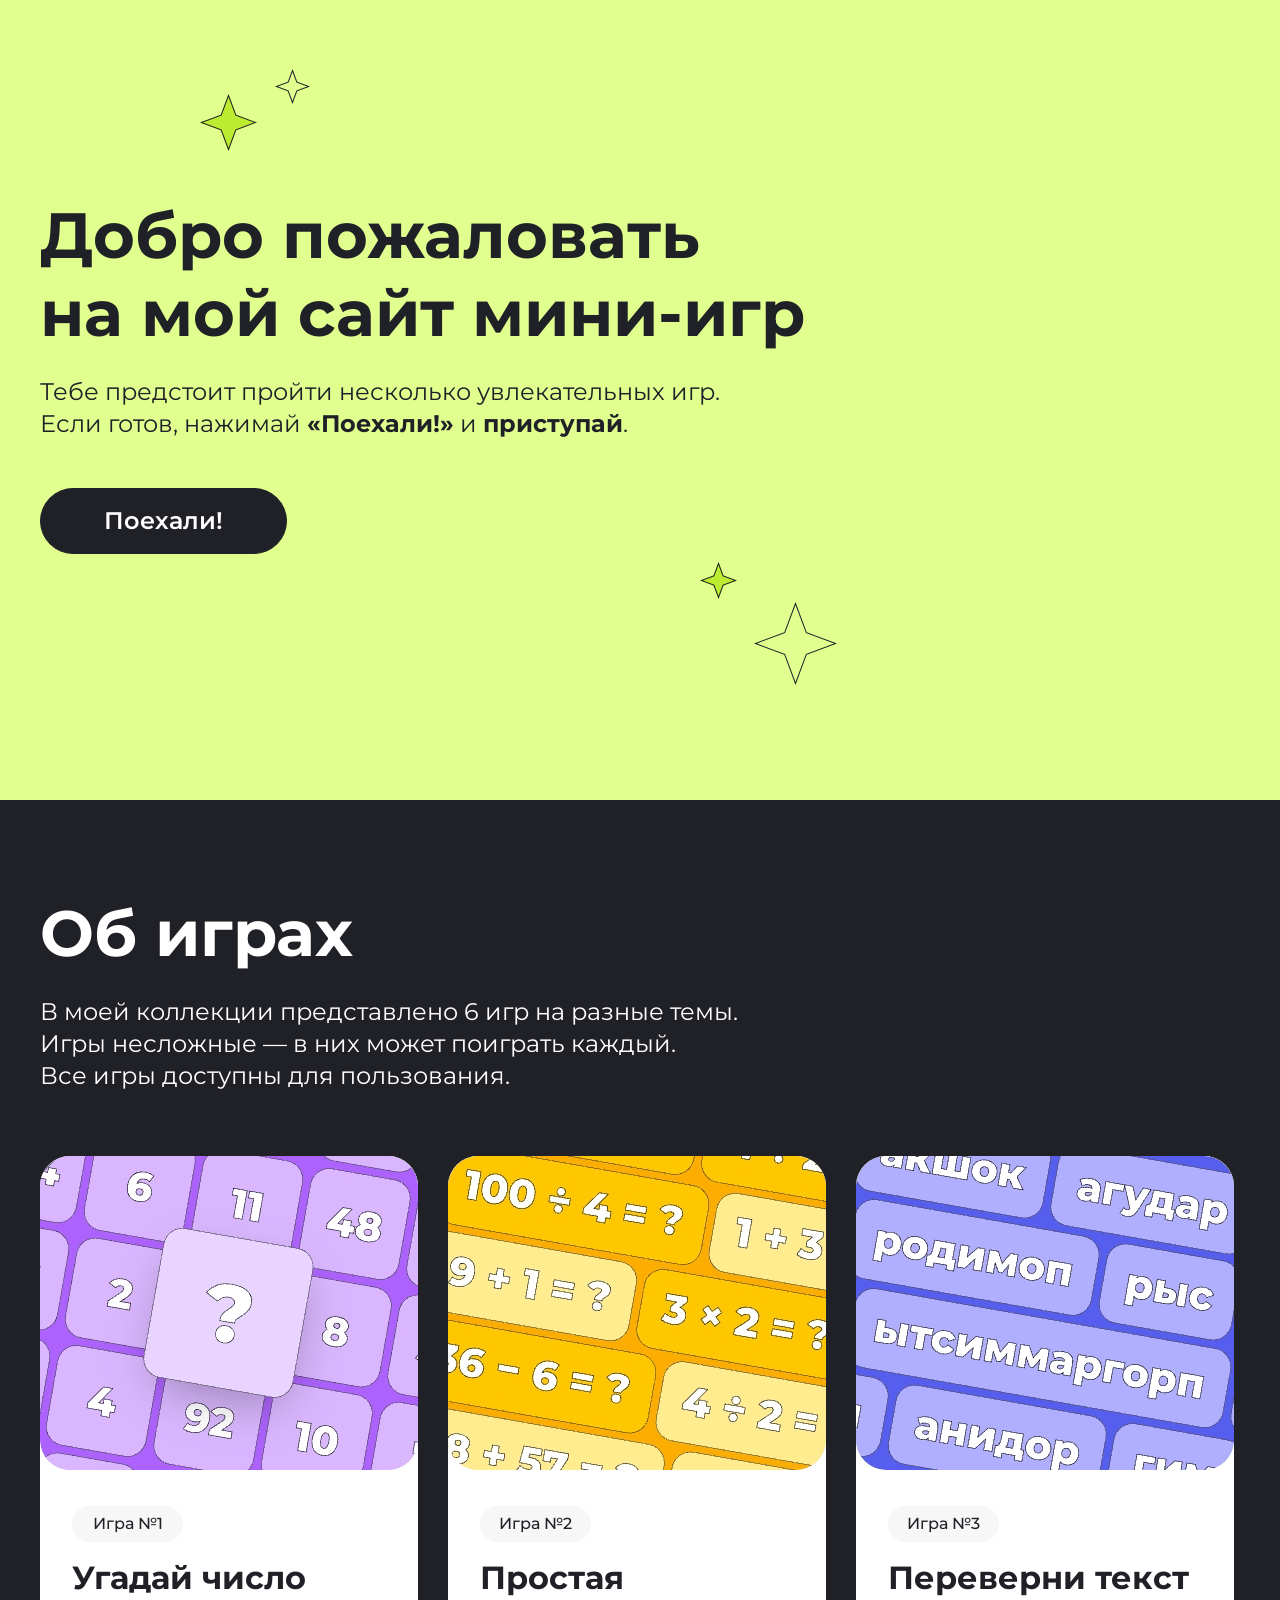
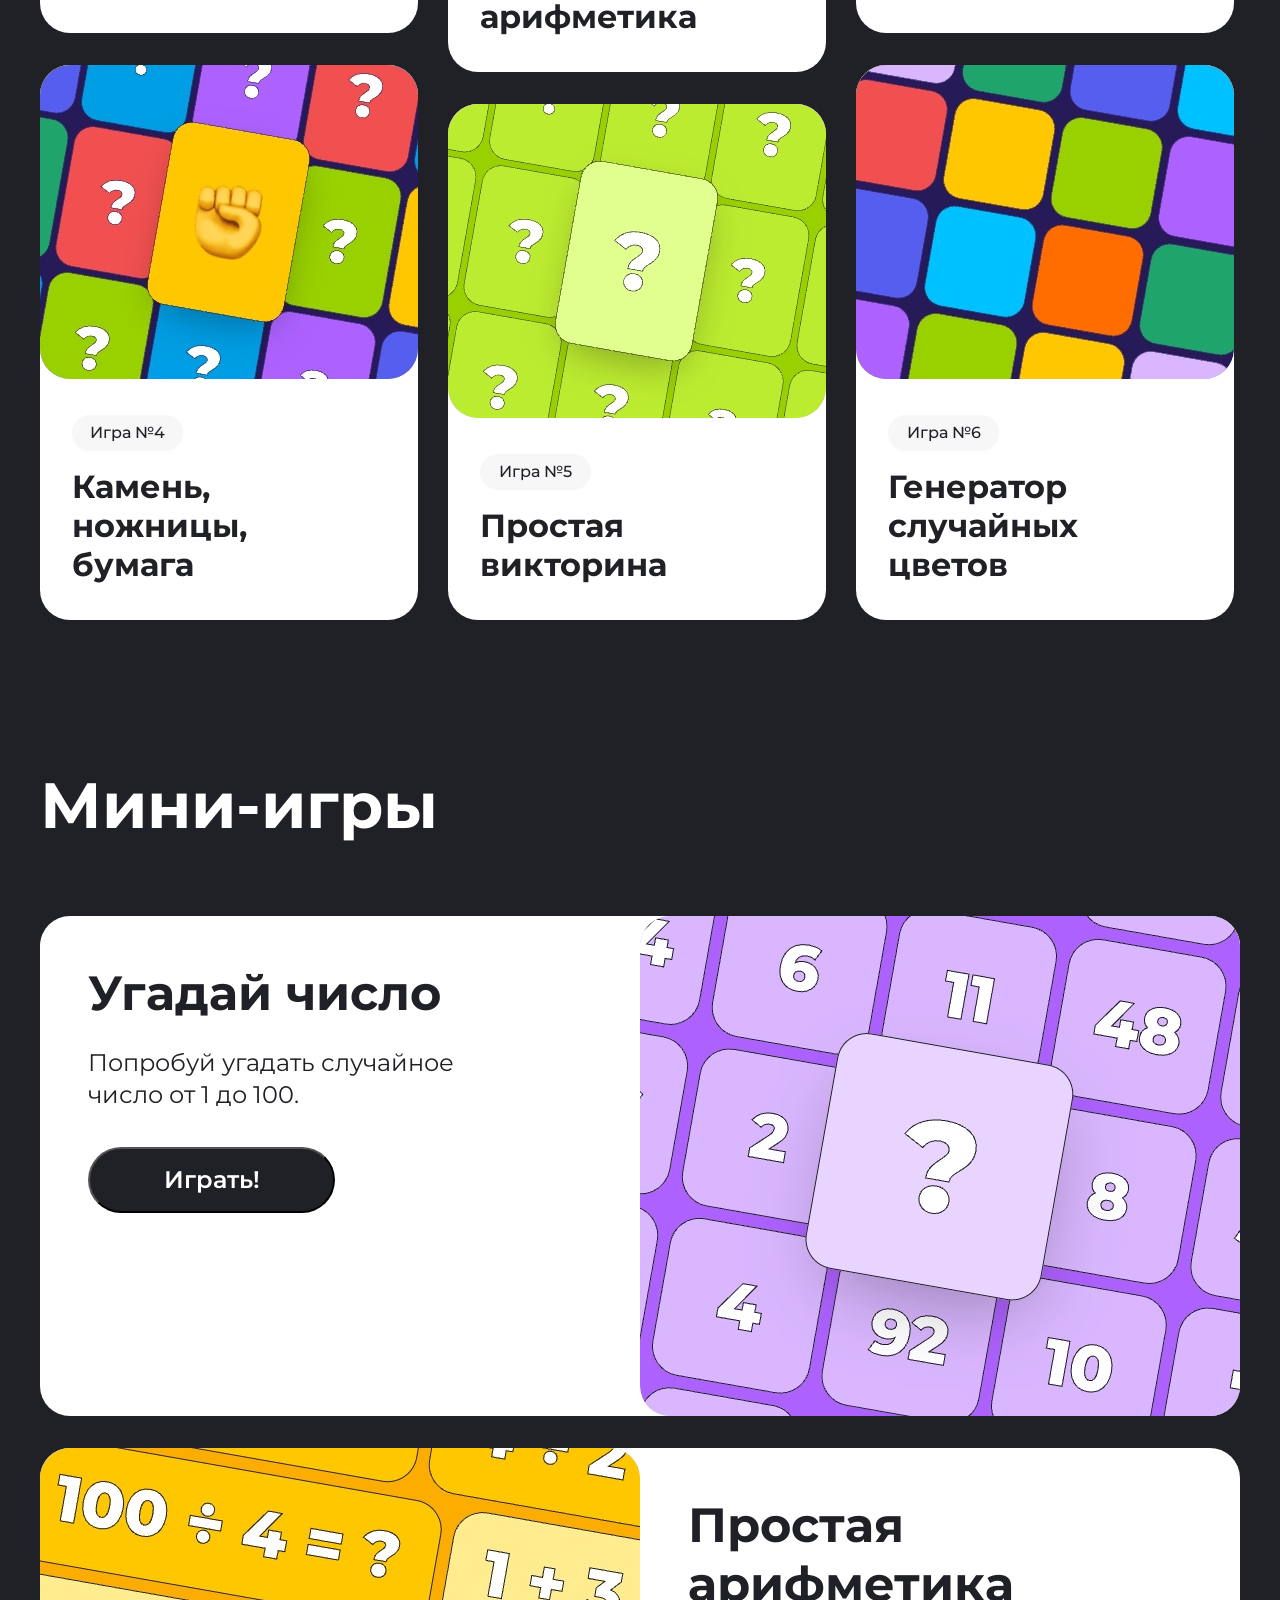
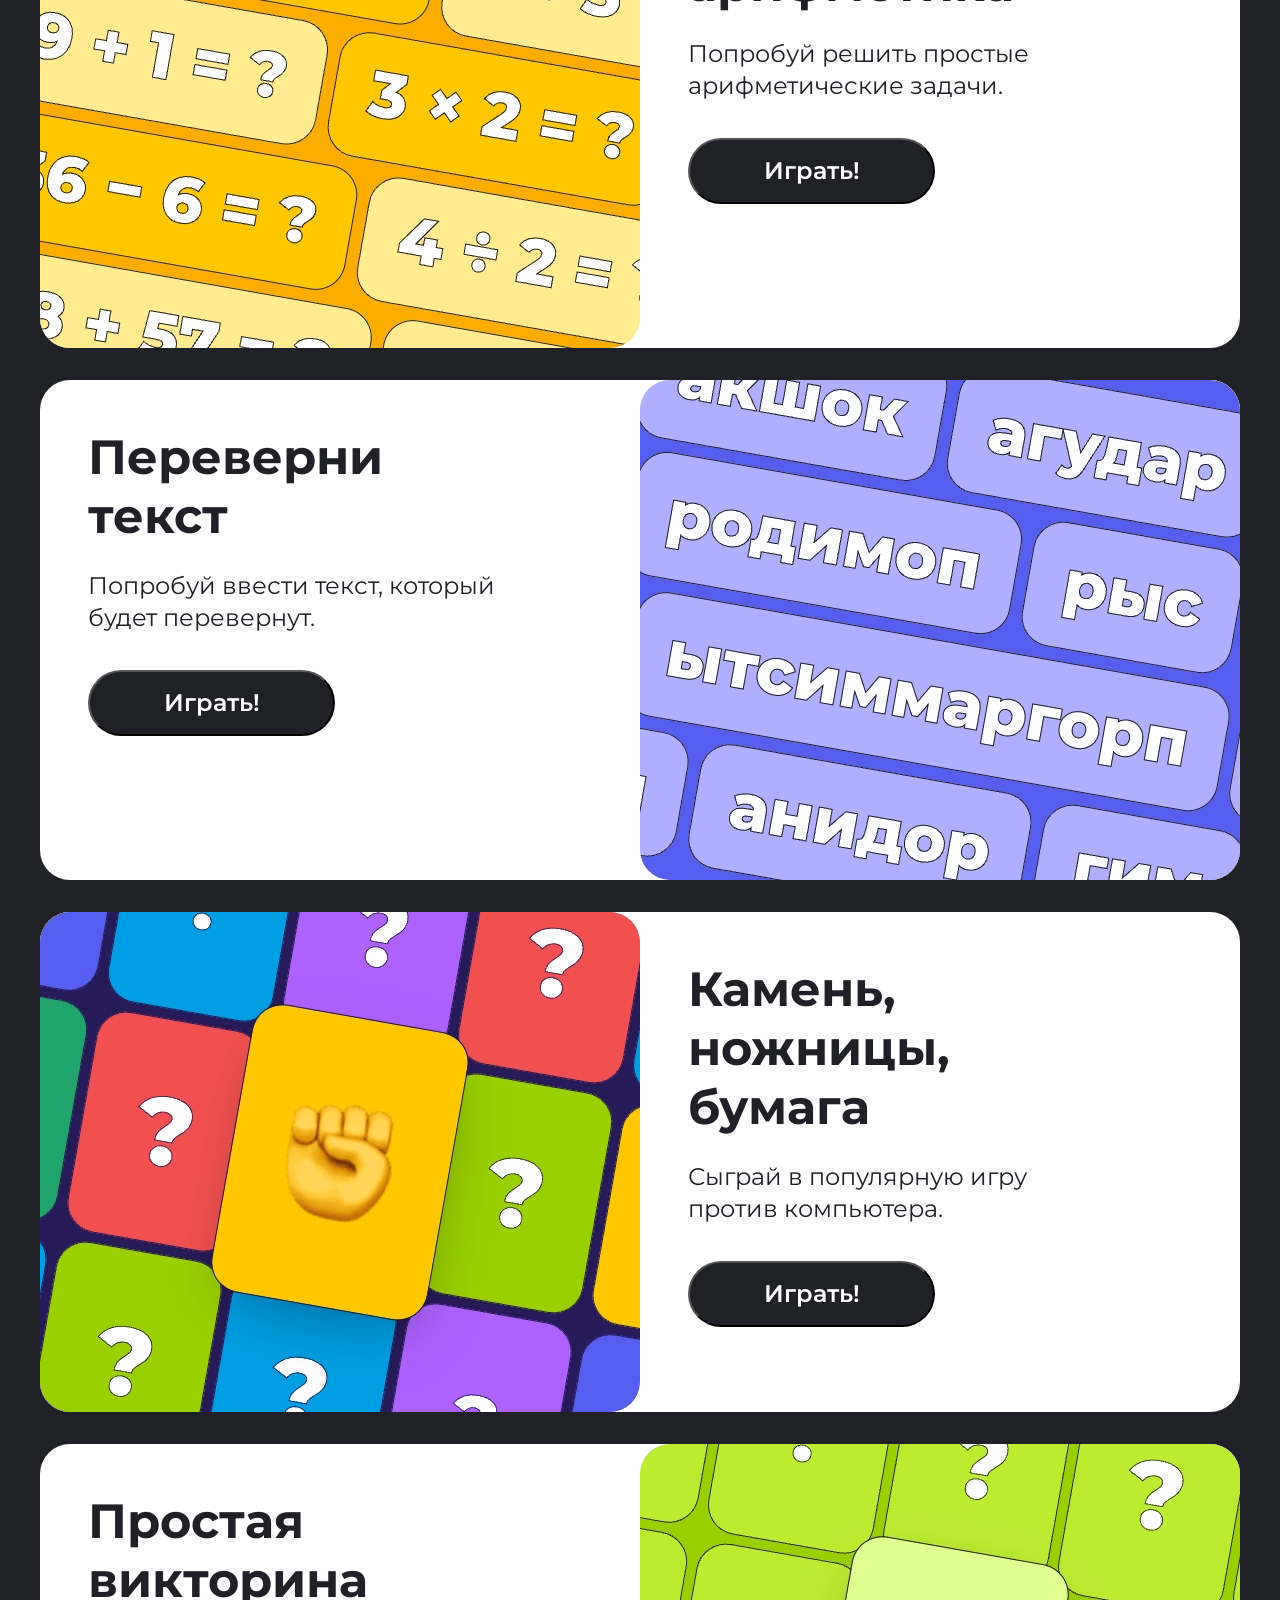
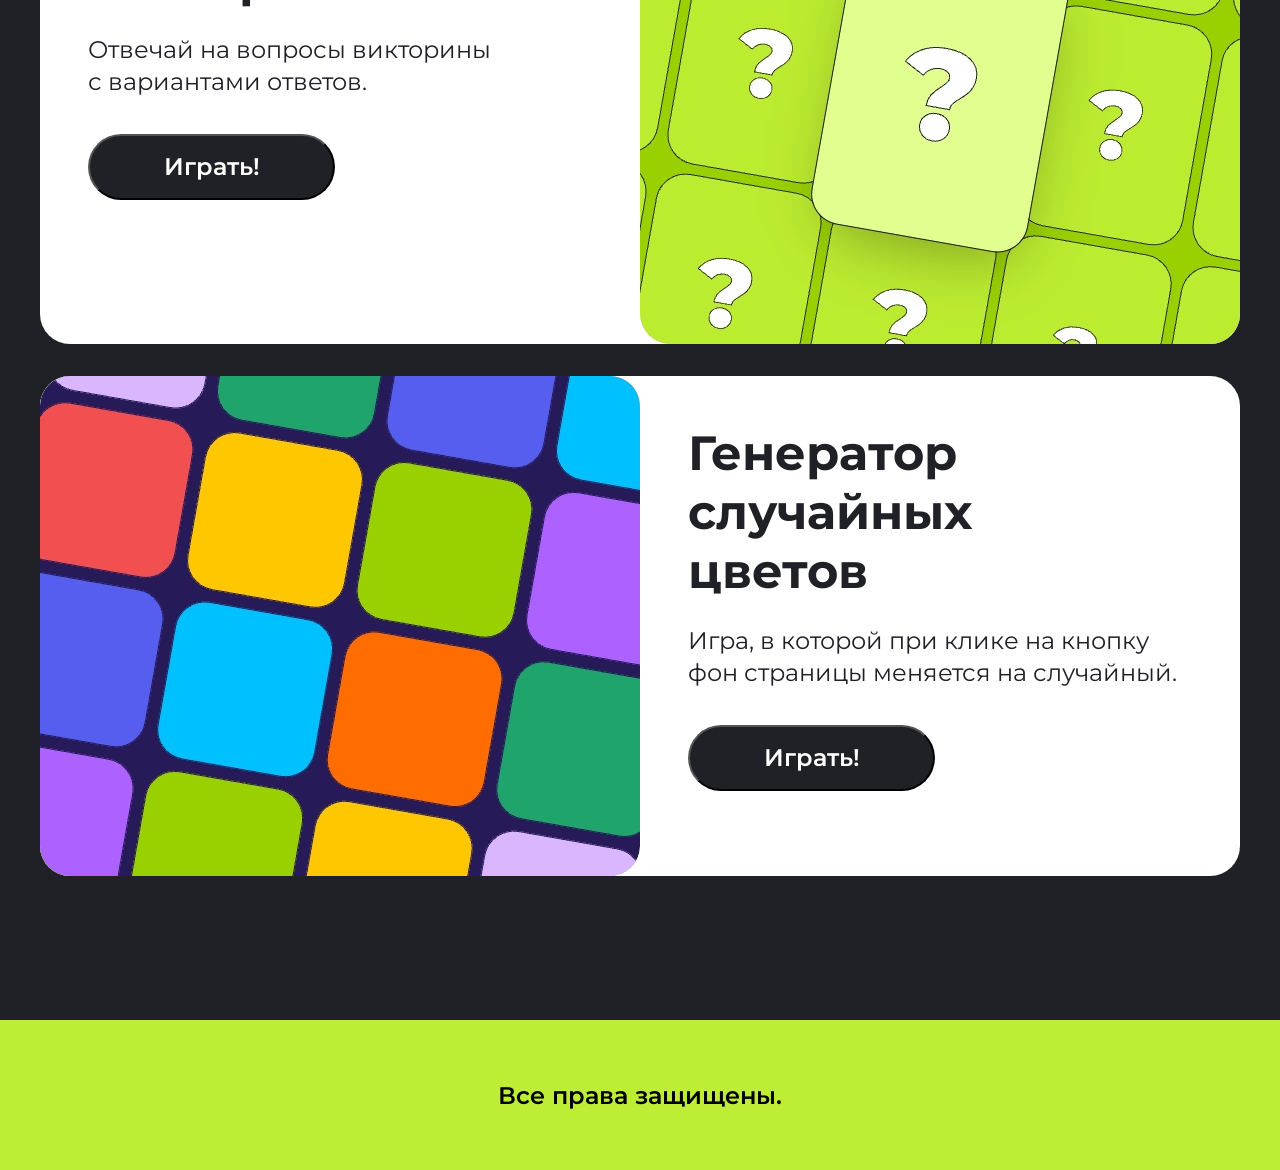
==== index.html @ 576b59b2 "===" ====
<!DOCTYPE html>
<html lang="en">
  <head>
    <meta charset="UTF-8" />
    <meta name="viewport" content="width=device-width, initial-scale=1.0" />
    <title>Главная страница сайта</title>
    <link rel="preconnect" href="https://fonts.googleapis.com" />
    <link rel="preconnect" href="https://fonts.gstatic.com" crossorigin />
    <link
      href="https://fonts.googleapis.com/css2?
family=Montserrat:ital@0;1&display=swap"
      rel="stylesheet"
    />
    <link
      href="https://fonts.googleapis.com/css2?
family=Montserrat:ital,wght@0,600;1,600&display=swap"
      rel="stylesheet"
    />
    <link
      href="https://fonts.googleapis.com/css2?
family=Montserrat:ital,wght@0,500;1,500&display=swap"
      rel="stylesheet"
    />
    <link rel="stylesheet" href="style.css" />
  </head>
  <body>
    <section class="main center">
      <header></header>
      <svg
        class="star-1"
        width="57.000000"
        height="57.000000"
        viewBox="0 0 57 57"
        fill="none"
        xmlns="http://www.w3.org/2000/svg"
        xmlns:xlink="http://www.w3.org/1999/xlink"
      >
        <desc>Created with Pixso.</desc>
        <defs />
        <path
          id="Star 2"
          d="M28.5 0L20.8 20.8L0 28.5L20.8 36.19L28.5 57L36.19 36.19L57 28.5L36.19 20.8L28.5 0Z"
          fill="#BCEC30"
          fill-opacity="1.000000"
          fill-rule="evenodd"
        />
        <path
          id="Star 2"
          d="M20.8 20.8L0 28.5L20.8 36.19L28.5 57L36.19 36.19L57 28.5L36.19 20.8L28.5 0L20.8 20.8ZM28.5 2.88L21.58 21.58L2.88 28.5L21.58 35.41L28.5 54.11L35.41 35.41L54.11 28.5L35.41 21.58L28.5 2.88Z"
          fill="#202027"
          fill-opacity="1.000000"
          fill-rule="evenodd"
        />
      </svg>
      <svg
        class="star-2"
        width="35.000000"
        height="35.000000"
        viewBox="0 0 35 35"
        fill="none"
        xmlns="http://www.w3.org/2000/svg"
        xmlns:xlink="http://www.w3.org/1999/xlink"
      >
        <desc>Created with Pixso.</desc>
        <defs />
        <path
          id="Star 3"
          d="M12.77 12.77L0 17.5L12.77 22.22L17.5 35L22.22 22.22L35 17.5L22.22 12.77L17.5 0L12.77 12.77ZM17.5 2.88L13.55 13.55L2.88 17.5L13.55 21.44L17.5 32.11L21.44 21.44L32.11 17.5L21.44 13.55L17.5 2.88Z"
          fill="#202027"
          fill-opacity="1.000000"
          fill-rule="evenodd"
        />
      </svg>
      <svg
        class="star-3"
        width="37.000000"
        height="37.000000"
        viewBox="0 0 37 37"
        fill="none"
        xmlns="http://www.w3.org/2000/svg"
        xmlns:xlink="http://www.w3.org/1999/xlink"
      >
        <desc>Created with Pixso.</desc>
        <defs />
        <path
          id="Star 5"
          d="M18.5 0L13.5 13.5L0 18.5L13.5 23.49L18.5 37L23.49 23.49L37 18.5L23.49 13.5L18.5 0Z"
          fill="#BCEC30"
          fill-opacity="1.000000"
          fill-rule="evenodd"
        />
        <path
          id="Star 5"
          d="M13.5 13.5L0 18.5L13.5 23.49L18.5 37L23.49 23.49L37 18.5L23.49 13.5L18.5 0L13.5 13.5ZM18.5 2.88L14.28 14.28L2.88 18.5L14.28 22.71L18.5 34.11L22.71 22.71L34.11 18.5L22.71 14.28L18.5 2.88Z"
          fill="#202027"
          fill-opacity="1.000000"
          fill-rule="evenodd"
        />
      </svg>
      <svg
        class="star-4"
        width="807.753906"
        height="786.936768"
        viewBox="0 0 807.754 786.937"
        fill="none"
        xmlns="http://www.w3.org/2000/svg"
        xmlns:xlink="http://www.w3.org/1999/xlink"
      >
        <desc>Created with Pixso.</desc>
        <defs />
        <path
          id="Vector"
          d="M533.95 307.53C543.38 310.16 805.79 421.09 805.79 421.09L527.38 450.97L703.27 676.78L455.31 522.54L430.04 783.98L360.16 508.66L127.21 639.62L287.68 447.39L2.9 434.41L270.57 354.15L71.68 125.08L351.31 256.63L415.3 2.81L444.04 257.17L698.75 81.73L533.95 307.53Z"
          fill="#BCEC30"
          fill-opacity="1.000000"
          fill-rule="nonzero"
        />
        <path
          id="Vector"
          d="M805.79 421.09L527.38 450.97L703.27 676.78L455.31 522.54L430.04 783.98L360.16 508.66L127.21 639.62L287.68 447.39L2.9 434.41L270.57 354.15L71.68 125.08L351.31 256.63L415.3 2.81L444.04 257.17L698.75 81.73L533.95 307.53C543.38 310.16 805.79 421.09 805.79 421.09Z"
          stroke="#202027"
          stroke-opacity="1.000000"
          stroke-width="1.000000"
        />
      </svg>
      <svg
        class="star-5"
        width="83.000000"
        height="83.000000"
        viewBox="0 0 83 83"
        fill="none"
        xmlns="http://www.w3.org/2000/svg"
        xmlns:xlink="http://www.w3.org/1999/xlink"
      >
        <desc>Created with Pixso.</desc>
        <defs />
        <path
          id="Star 4"
          d="M30.29 30.29L0 41.5L30.29 52.7L41.5 83L52.7 52.7L83 41.5L52.7 30.29L41.5 0L30.29 30.29ZM41.5 2.88L31.06 31.06L2.88 41.5L31.06 51.93L41.5 80.11L51.93 51.93L80.11 41.5L51.93 31.06L41.5 2.88Z"
          fill="#202027"
          fill-opacity="1.000000"
          fill-rule="evenodd"
        />
      </svg>
      <div class="main-content">
        <h1 class="main-content__title">
          Добро пожаловать <br />
          на мой сайт мини-игр
        </h1>
        <h5 class="main-content__description">
          Тебе предстоит пройти несколько увлекательных игр. <br />
          Если готов, нажимай <strong>«Поехали!»</strong> и
          <strong>приступай</strong>.
        </h5>
        <button class="main-content__button">Поехали!</button>
      </div>
    </section>
    <section class="about-games center">
      <h1 class="about-games__title-comp">Об играх</h1>
      <h1 class="about-games__title-mob">Мини-игры</h1>
      <h5 class="about-games__description">
        В моей коллекции представлено 6 игр на разные темы. <br />
        Игры несложные — в них может поиграть каждый. <br />
        Все игры доступны для пользования.
      </h5>
      <div class="about-games__content">
        <div>
          <a href="" class="games-link"
            ><article class="games up">
              <img class="games__img" src="img/game 1.jpeg" alt="" />
              <h3 class="games__number">Игра №1</h3>
              <h4 class="games__name">Угадай число</h4>
            </article></a
          >
          <a href="" class="games-link"
            ><article class="games">
              <img class="games__img" src="img/game 4.jpeg" alt="" />
              <h3 class="games__number">Игра №4</h3>
              <h4 class="games__name">
                Камень, <br />
                ножницы, <br />
                бумага
              </h4>
            </article></a
          >
        </div>

        <div>
          <a href="" class="games-link"
            ><article class="games up">
              <img class="games__img" src="img/game 2.jpeg" alt="Игра №2" />
              <h3 class="games__number">Игра №2</h3>
              <h4 class="games__name">Простая арифметика</h4>
            </article></a
          ><a href="" class="games-link"
            ><article class="games">
              <img class="games__img" src="img/game 5.jpeg" alt="" />
              <h3 class="games__number">Игра №5</h3>
              <h4 class="games__name">
                Простая <br />
                викторина
              </h4>
            </article></a
          >
        </div>

        <div>
          <a href="" class="games-link"
            ><article class="games up">
              <img class="games__img" src="img/game 3.jpeg" alt="" />
              <h3 class="games__number">Игра №3</h3>
              <h4 class="games__name">Переверни текст</h4>
            </article></a
          ><a href="" class="games-link"
            ><article class="games">
              <img class="games__img" src="img/game 6.jpeg" alt="" />
              <h3 class="games__number">Игра №6</h3>
              <h4 class="games__name">
                Генератор <br />
                случайных <br />
                цветов
              </h4>
            </article></a
          >
        </div>
      </div>
    </section>

    <section class="mini-games center">
      <h1 class="mini-games__title">Мини-игры</h1>
      <div class="mini-games__content">
        <a href="" class="m-games-link"
          ><article class="m-games odd">
            <img class="m-games__img" src="img/Обложка карточки.jpeg" alt="" />
            <div class="m-games__about">
              <h3 class="m-games__name">Угадай число</h3>
              <h4 class="m-games__discription">
                Попробуй угадать случайное <br />
                число от 1 до 100.
              </h4>
              <button class="m-games__button" onclick="startGame1()">
                Играть!
              </button>
            </div>
          </article></a
        >

        <a href="" class="m-games-link"
          ><article class="m-games honest">
            <img
              class="m-games__img"
              src="img/Обложка карточки (1).jpeg"
              alt="Игра №2"
            />
            <div class="m-games__about">
              <h3 class="m-games__name">
                Простая <br />
                арифметика
              </h3>
              <h4 class="m-games__discription">
                Попробуй решить простые <br />
                арифметические задачи.
              </h4>
              <button class="m-games__button" onclick="startGame2()">
                Играть!
              </button>
            </div>
          </article></a
        >

        <a href="" class="m-games-link"
          ><article class="m-games odd">
            <img
              class="m-games__img"
              src="img/Обложка карточки (2).jpeg"
              alt=""
            />
            <div class="m-games__about">
              <h3 class="m-games__name">
                Переверни <br />
                текст
              </h3>
              <h4 class="m-games__discription">
                Попробуй ввести текст, который <br />
                будет перевернут.
              </h4>
              <button class="m-games__button">Играть!</button>
            </div>
          </article></a
        >

        <a href="" class="m-games-link"
          ><article class="m-games honest">
            <img
              class="m-games__img"
              src="img/Обложка карточки (3).jpeg"
              alt=""
            />
            <div class="m-games__about">
              <h3 class="m-games__name">
                Камень, <br />
                ножницы, <br />
                бумага
              </h3>
              <h4 class="m-games__discription">
                Сыграй в популярную игру <br />
                против компьютера.
              </h4>
              <button class="m-games__button">Играть!</button>
            </div>
          </article></a
        >

        <a href="" class="m-games-link"
          ><article class="m-games odd">
            <img
              class="m-games__img"
              src="img/Обложка карточки (4).jpeg"
              alt=""
            />
            <div class="m-games__about">
              <h3 class="m-games__name">
                Простая <br />
                викторина
              </h3>
              <h4 class="m-games__discription">
                Отвечай на вопросы викторины <br />
                с вариантами ответов.
              </h4>
              <button class="m-games__button">Играть!</button>
            </div>
          </article></a
        >

        <a href="" class="m-games-link"
          ><article class="m-games honest">
            <img
              class="m-games__img"
              src="img/Обложка карточки (5).jpeg"
              alt=""
            />
            <div class="m-games__about">
              <h3 class="m-games__name">
                Генератор <br />
                случайных <br />
                цветов
              </h3>
              <h4 class="m-games__discription">
                Игра, в которой при клике на кнопку <br />
                фон страницы меняется на случайный.
              </h4>
              <button class="m-games__button">Играть!</button>
            </div>
          </article></a
        >
      </div>
    </section>
    <footer class="footer">
      <h4 class="footer__content">Все права защищены.</h4>
    </footer>
    <script src="games.js"></script>
  </body>
</html>
---- style.css ----
* {
  margin: 0;
  padding: 0;
}

body {
  font-family: "Montserrat", sans-serif;
  font-optical-sizing: auto;
  font-style: normal;
  width: 100%;
  overflow-x: hidden;
}

.center {
  padding-left: calc(50% - 600px);
  padding-right: calc(50% - 600px);
}

.header {
  position: relative;
}

.main {
  background-color: rgb(225, 255, 143);
  min-height: 800px;
}

.main-content {
  padding-top: 196px;
}
.main-content__title {
  color: rgb(32, 32, 39);
  font-size: 64px;
  font-weight: 700;
  line-height: 78px;
}
.main-content__description {
  color: rgb(32, 32, 39);
  font-size: 24px;
  font-weight: 400;
  line-height: 32px;
  padding-top: 24px;
  padding-bottom: 48px;
}
.main-content__button {
  box-sizing: border-box;
  border: 1px solid rgb(32, 32, 39);
  border-radius: 60px;
  background: rgb(32, 32, 39);
  color: rgb(255, 255, 255);
  font-family: Montserrat;
  font-size: 24px;
  font-weight: 600;
  line-height: 141.69%;
  width: 247px;
  height: 66px;
}
.main-content__button:hover {
  background: rgb(255, 255, 255);
  color: rgb(32, 32, 39);
}

.star-1 {
  position: absolute;
  top: 94px;
  left: 200px;
}

.star-2 {
  position: absolute;
  top: 69px;
  left: 275px;
}

.star-3 {
  position: absolute;
  top: 562px;
  right: 543px;
}

.star-4 {
  position: absolute;
  bottom: 422px;
  left: 1299px;
}

.star-5 {
  position: absolute;
  top: 602px;
  right: 443px;
}

.about-games {
  background-color: rgb(32, 32, 39);
  min-height: 800px;
}
.about-games__title-comp {
  color: rgb(255, 255, 255);
  font-family: Montserrat;
  font-size: 64px;
  font-weight: 700;
  line-height: 78px;
  padding-top: 94px;
  padding-bottom: 24px;
}
.about-games__title-mob {
  color: rgb(255, 255, 255);
  font-family: Montserrat;
  font-size: 64px;
  font-weight: 700;
  line-height: 78px;
  padding-top: 94px;
  padding-bottom: 24px;
  display: none;
}
.about-games__description {
  color: rgb(255, 255, 255);
  font-family: Montserrat;
  font-size: 24px;
  font-weight: 400;
  line-height: 32px;
  padding-bottom: 64px;
}
.about-games__content {
  display: flex;
  flex-wrap: wrap;
  gap: 30px;
  padding-bottom: 50px;
}

.games-link {
  display: flex;
  text-decoration: none;
}

.games:hover {
  transform: scale(1.1);
}

.games {
  width: 378px;
  border-radius: 30px;
  background-color: rgb(255, 255, 255);
}
.games__img {
  border-radius: 30px;
}
.games__number {
  border-radius: 52.58px;
  background: rgb(247, 247, 247);
  width: 111px;
  height: 36px;
  color: rgb(32, 32, 39);
  font-family: Montserrat;
  font-size: 16px;
  font-weight: 500;
  line-height: 110%;
  margin-top: 32px;
  margin-left: 32px;
  display: flex;
  align-items: center;
  justify-content: center;
  margin-bottom: 16px;
}
.games__name {
  color: rgb(32, 32, 39);
  font-family: Montserrat;
  font-size: 32px;
  font-weight: 700;
  line-height: 39px;
  margin-left: 32px;
  margin-bottom: 36px;
}

.up {
  margin-bottom: 32px;
}

.mini-games {
  background-color: rgb(32, 32, 39);
  min-height: 3310px;
  padding-bottom: 144px;
}
.mini-games__title {
  color: rgb(255, 255, 255);
  font-family: Montserrat;
  font-size: 64px;
  font-weight: 700;
  line-height: 78px;
  letter-spacing: 0px;
  padding-top: 96px;
  padding-bottom: 72px;
}
.mini-games__content {
  display: flex;
  flex-wrap: wrap;
  gap: 32px;
}

.m-games-link {
  text-decoration: none;
}

.m-games {
  width: 1200px;
  border-radius: 30px;
  background-color: rgb(255, 255, 255);
  display: flex;
}
.m-games__img {
  border-radius: 30px;
}
.m-games__about {
  display: flex;
  flex-direction: column;
}
.m-games__name {
  color: rgb(32, 32, 39);
  font-family: Montserrat;
  font-size: 48px;
  font-weight: 700;
  line-height: 59px;
  letter-spacing: 0px;
  padding-top: 48px;
  padding-left: 48px;
  padding-bottom: 24px;
}
.m-games__discription {
  color: rgb(32, 32, 39);
  font-family: Montserrat;
  font-size: 24px;
  font-weight: 400;
  line-height: 32px;
  letter-spacing: 0px;
  padding-left: 48px;
  padding-bottom: 36px;
}
.m-games__button {
  width: 247px;
  height: 66px;
  border-radius: 60px;
  background: rgb(32, 32, 39);
  color: rgb(255, 255, 255);
  font-family: Montserrat;
  font-size: 24px;
  font-weight: 600;
  line-height: 141.69%;
  letter-spacing: 0%;
  text-align: center;
  margin-left: 48px;
}
.m-games__button:hover {
  background: rgb(255, 255, 255);
  color: rgb(32, 32, 39);
}

.odd {
  display: flex;
  flex-direction: row-reverse;
  justify-content: space-between;
}

.footer {
  height: 150px;
  background: rgb(189, 237, 53);
}
.footer__content {
  color: rgb(0, 0, 0);
  font-family: Montserrat;
  font-size: 24px;
  font-weight: 600;
  line-height: 29px;
  letter-spacing: 0px;
  text-align: center;
  padding-top: 61px;
}

@media (max-width: 767px) {
  body {
    max-width: 100%;
  }
  .star-1 {
    position: absolute;
    top: 97px;
    left: 37px;
  }
  .star-2 {
    position: absolute;
    top: 64px;
    left: 91px;
  }
  .star-3 {
    position: absolute;
    top: 614px;
    right: 106px;
  }
  .star-4 {
    position: absolute;
    display: none;
  }
  .star-5 {
    position: absolute;
    top: 630px;
    right: 34px;
  }
  .main-content {
    display: flex;
    align-items: center;
    flex-direction: column;
    padding-left: 17px;
    padding-right: 17px;
  }
  .main-content__title {
    font-size: 40px;
    font-weight: 700;
    line-height: 49px;
    letter-spacing: 0px;
    text-align: center;
  }
  .main-content__description {
    font-size: 16px;
    font-weight: 400;
    line-height: 20px;
    letter-spacing: 0px;
    text-align: center;
    padding-left: 17px;
  }
  .about-games {
    display: none;
    padding-left: 17px;
  }
  .about-games__title-comp {
    display: none;
  }
  .about-games__title-mob {
    display: block;
    font-size: 40px;
    font-weight: 700;
    line-height: 49px;
    letter-spacing: 0px;
    text-align: left;
  }
  .about-games__description {
    display: none;
  }
  .m-games {
    flex-direction: column;
    width: 100%;
    max-width: 736px;
  }
  .odd {
    flex-direction: column;
  }
  .mini-games__content {
    padding-left: 16px;
    padding-right: 16px;
  }
  .mini-games__title {
    font-size: 40px;
    font-weight: 700;
    line-height: 49px;
    padding-left: 16px;
  }
  .m-games__name {
    font-size: 32px;
    font-weight: 700;
    line-height: 39px;
    letter-spacing: 0px;
    text-align: left;
  }
  .m-games__discription {
    font-size: 16px;
    font-weight: 400;
    line-height: 20px;
    letter-spacing: 0px;
    text-align: left;
  }
  .m-games__button {
    width: 294px;
    height: 55px;
    display: flex;
    flex-direction: row;
    justify-content: center;
    align-items: center;
    box-sizing: border-box;
    border: 1px solid rgb(32, 32, 39);
    border-radius: 60px;
    background: rgb(32, 32, 39);
    font-family: Montserrat;
    font-size: 16px;
    font-weight: 600;
    line-height: 141.69%;
    text-align: center;
    margin-bottom: 32px;
  }
  .footer__content {
    font-size: 16px;
    font-weight: 600;
    line-height: 20px;
  }
}
@media (max-width: 415px) {
  .games {
    width: 96%;
  }
  .games__img {
    width: 100%;
  }
}
@media (max-width: 425px) {
  .m-games {
    max-width: 393px;
  }
}
@media (max-width: 375px) {
  .m-games {
    max-width: 343px;
  }
  .m-games__button {
    width: 244px;
  }
}
@media (max-width: 320px) {
  .m-games {
    max-width: 288px;
  }
  .m-games__button {
    width: 188px;
  }
  .m-games__name {
    font-size: 28px;
    font-weight: 600;
    line-height: 35px;
  }
  .m-games__discription {
    font-size: 15px;
    font-weight: 400;
    line-height: 18px;
  }
}/*# sourceMappingURL=style.css.map */
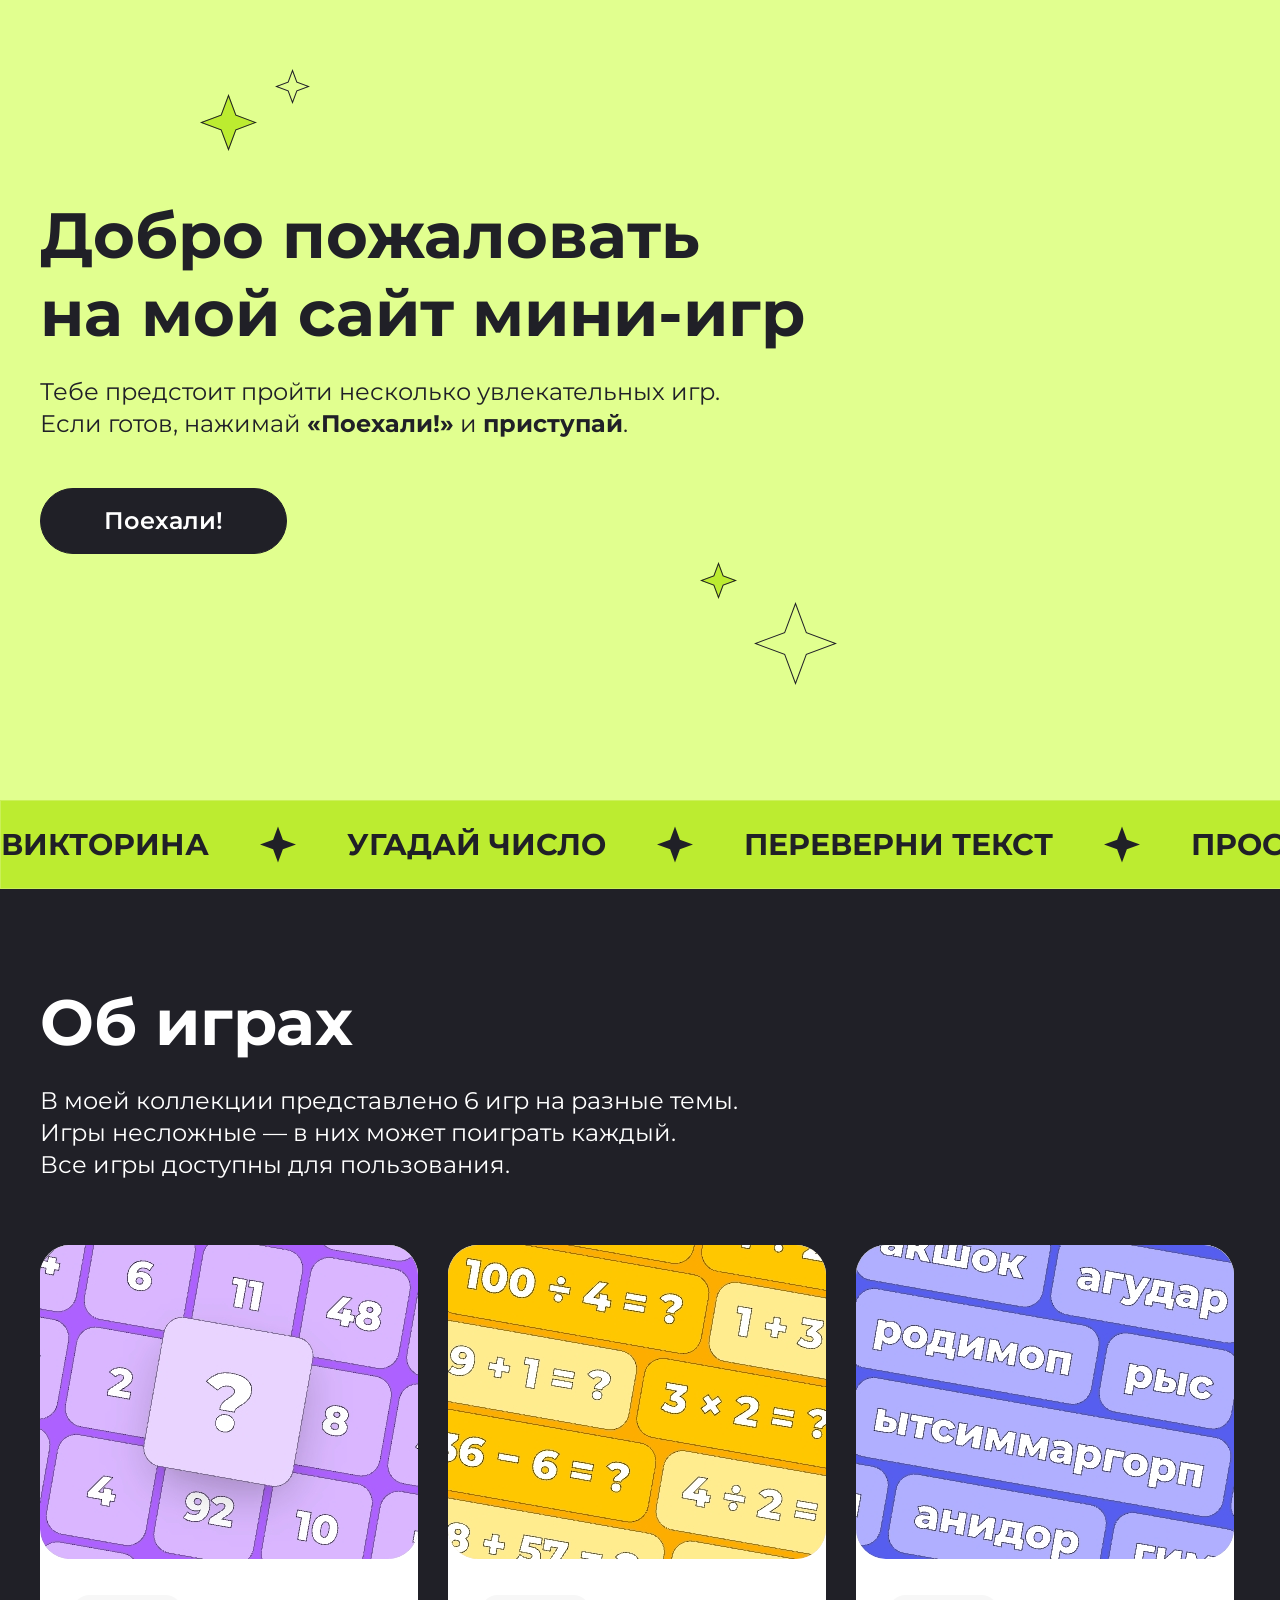
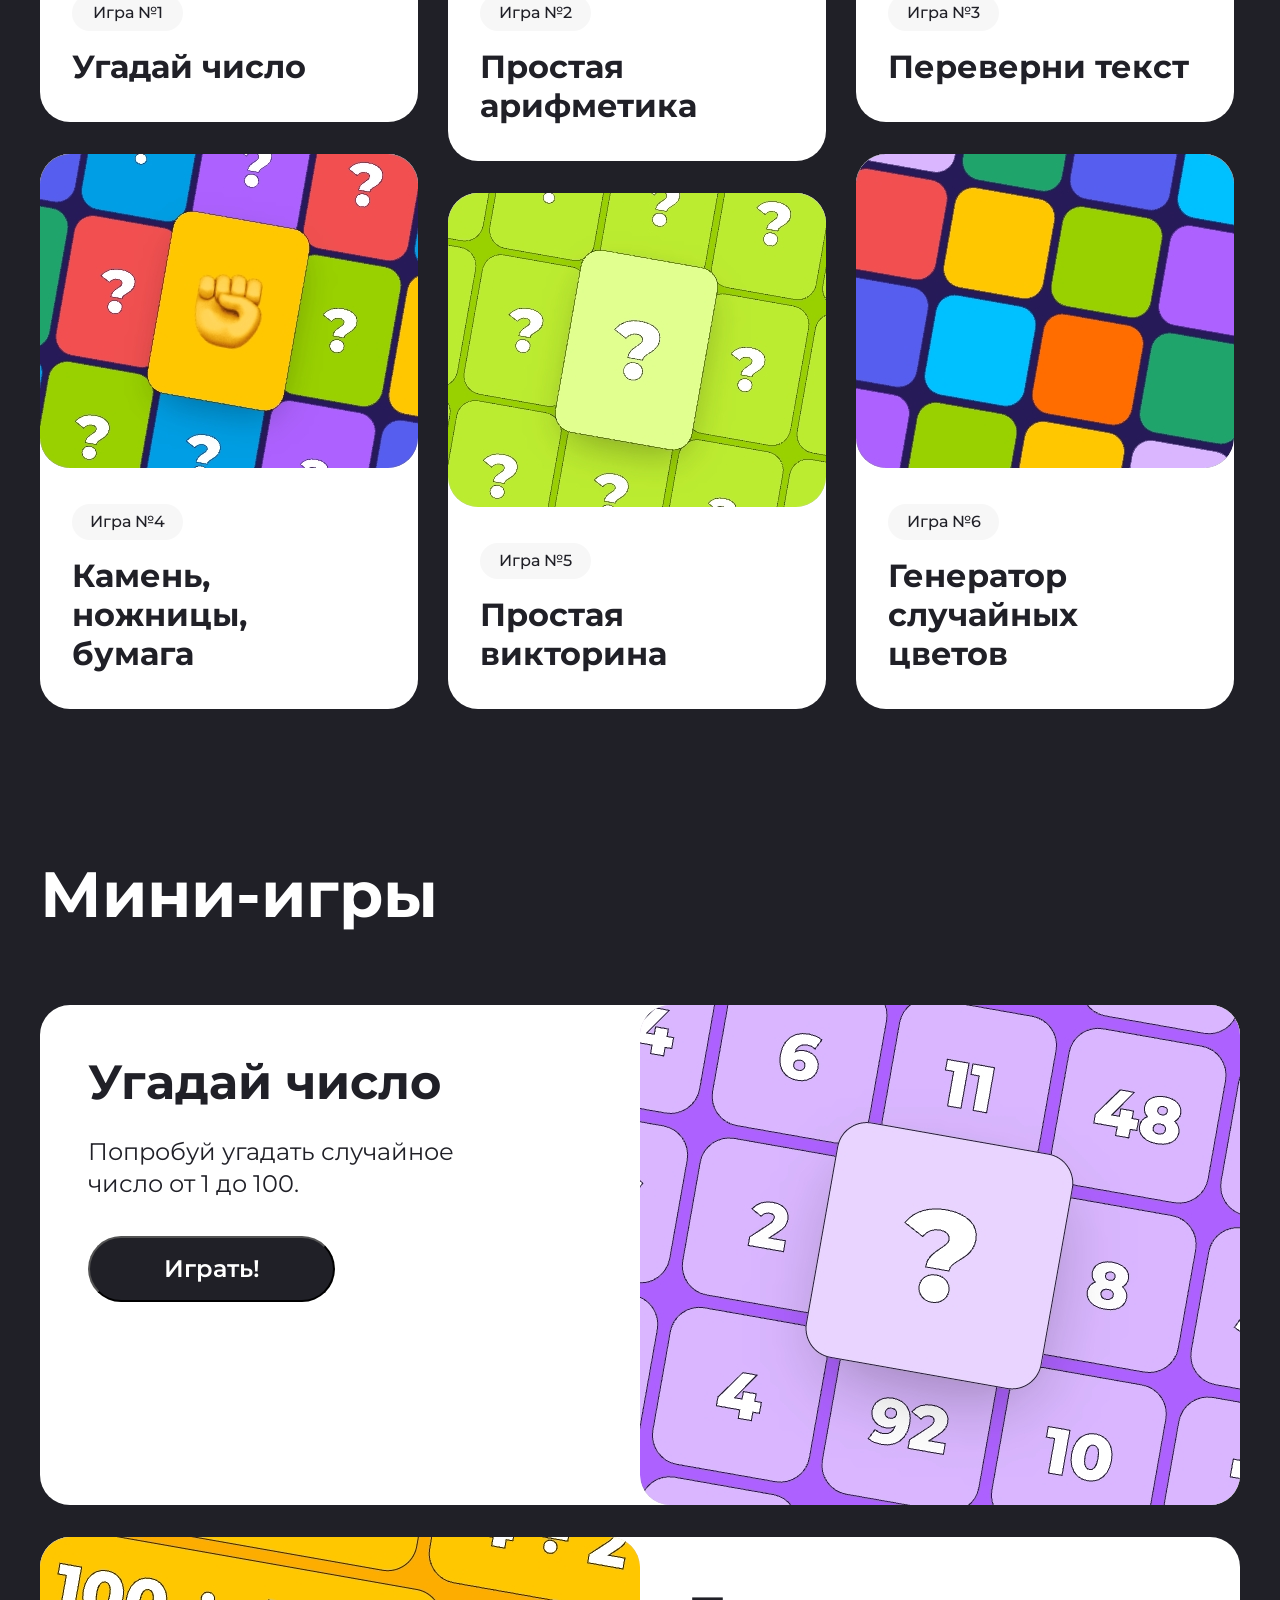
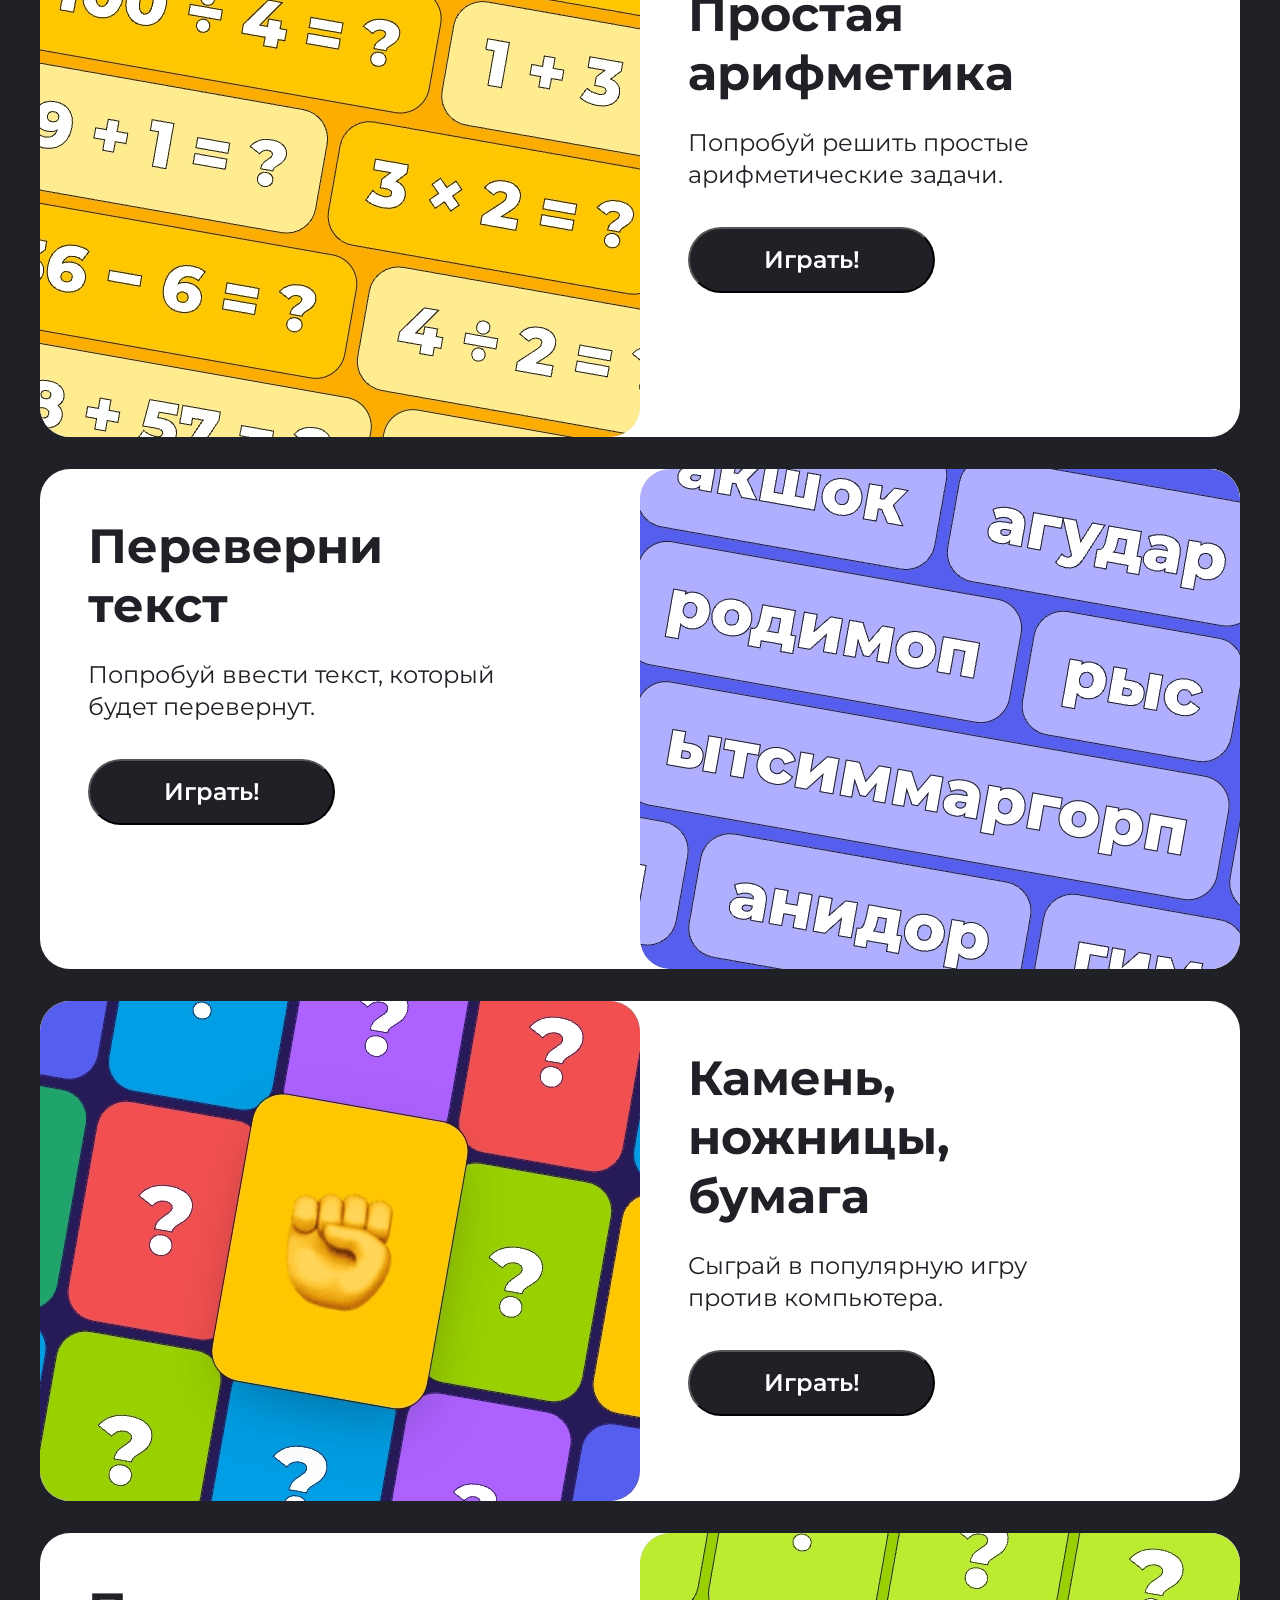
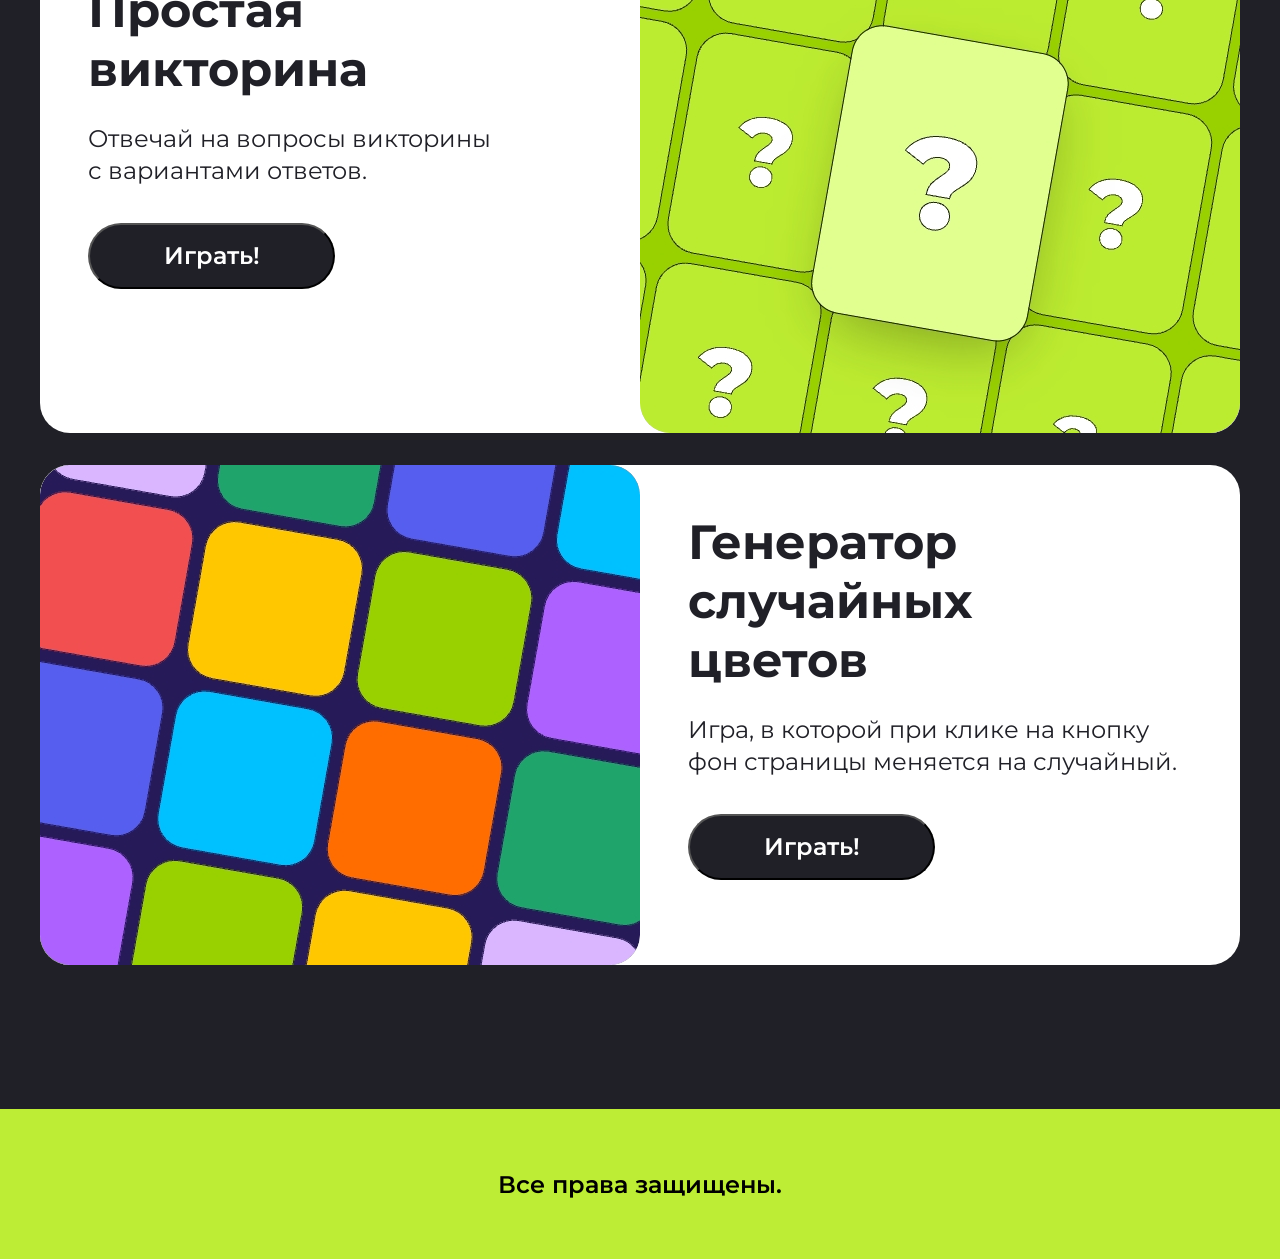
==== commit 683711bc: "^^^" ====
--- a/index.html
+++ b/index.html
@@ -152,11 +152,53 @@
           Если готов, нажимай <strong>«Поехали!»</strong> и
           <strong>приступай</strong>.
         </h5>
-        <button class="main-content__button">Поехали!</button>
+        <a href="#aboutgames"
+          ><button class="main-content__button">Поехали!</button></a
+        >
       </div>
     </section>
+    <div class="scroll">
+      <div class="scroll__bar">
+        <span class="scroll__name">викторина</span>
+        <img src="img/scrollstar.svg" alt="star" />
+        <span class="scroll__name">угадай число</span>
+        <img src="img/scrollstar.svg" alt="star" />
+        <span class="scroll__name">переверни текст</span>
+        <img src="img/scrollstar.svg" alt="star" />
+        <span class="scroll__name">простая арифметика</span>
+        <img src="img/scrollstar.svg" alt="star" />
+        <span class="scroll__name">камень, ножницы, бумага</span>
+        <img src="img/scrollstar.svg" alt="star" />
+        <span class="scroll__name">генератор случайных цветов</span>
+        <img src="img/scrollstar.svg" alt="star" />
+        <span class="scroll__name">викторина</span>
+        <img src="img/scrollstar.svg" alt="star" />
+        <span class="scroll__name">угадай число</span>
+        <img src="img/scrollstar.svg" alt="star" />
+        <span class="scroll__name">переверни текст</span>
+        <img src="img/scrollstar.svg" alt="star" />
+        <span class="scroll__name">простая арифметика</span>
+        <img src="img/scrollstar.svg" alt="star" />
+        <span class="scroll__name">камень, ножницы, бумага</span>
+        <img src="img/scrollstar.svg" alt="star" />
+        <span class="scroll__name">генератор случайных цветов</span>
+        <img src="img/scrollstar.svg" alt="star" />
+        <span class="scroll__name">викторина</span>
+        <img src="img/scrollstar.svg" alt="star" />
+        <span class="scroll__name">угадай число</span>
+        <img src="img/scrollstar.svg" alt="star" />
+        <span class="scroll__name">переверни текст</span>
+        <img src="img/scrollstar.svg" alt="star" />
+        <span class="scroll__name">простая арифметика</span>
+        <img src="img/scrollstar.svg" alt="star" />
+        <span class="scroll__name">камень, ножницы, бумага</span>
+        <img src="img/scrollstar.svg" alt="star" />
+        <span class="scroll__name">генератор случайных цветов</span>
+        <img src="img/scrollstar.svg" alt="star" />
+      </div>
+    </div>
     <section class="about-games center">
-      <h1 class="about-games__title-comp">Об играх</h1>
+      <a id="aboutgames"><h1 class="about-games__title-comp">Об играх</h1></a>
       <h1 class="about-games__title-mob">Мини-игры</h1>
       <h5 class="about-games__description">
         В моей коллекции представлено 6 игр на разные темы. <br />
@@ -165,14 +207,14 @@
       </h5>
       <div class="about-games__content">
         <div>
-          <a href="" class="games-link"
+          <a href="#game1" class="games-link"
             ><article class="games up">
               <img class="games__img" src="img/game 1.jpeg" alt="" />
               <h3 class="games__number">Игра №1</h3>
               <h4 class="games__name">Угадай число</h4>
             </article></a
           >
-          <a href="" class="games-link"
+          <a href="#game4" class="games-link"
             ><article class="games">
               <img class="games__img" src="img/game 4.jpeg" alt="" />
               <h3 class="games__number">Игра №4</h3>
@@ -186,13 +228,13 @@
         </div>
 
         <div>
-          <a href="" class="games-link"
+          <a href="#game2" class="games-link"
             ><article class="games up">
               <img class="games__img" src="img/game 2.jpeg" alt="Игра №2" />
               <h3 class="games__number">Игра №2</h3>
               <h4 class="games__name">Простая арифметика</h4>
             </article></a
-          ><a href="" class="games-link"
+          ><a href="#game5" class="games-link"
             ><article class="games">
               <img class="games__img" src="img/game 5.jpeg" alt="" />
               <h3 class="games__number">Игра №5</h3>
@@ -205,13 +247,13 @@
         </div>
 
         <div>
-          <a href="" class="games-link"
+          <a href="#game3" class="games-link"
             ><article class="games up">
               <img class="games__img" src="img/game 3.jpeg" alt="" />
               <h3 class="games__number">Игра №3</h3>
               <h4 class="games__name">Переверни текст</h4>
             </article></a
-          ><a href="" class="games-link"
+          ><a href="#game6" class="games-link"
             ><article class="games">
               <img class="games__img" src="img/game 6.jpeg" alt="" />
               <h3 class="games__number">Игра №6</h3>
@@ -226,10 +268,10 @@
       </div>
     </section>
 
-    <section class="mini-games center">
+    <section id="color-section" class="mini-games center">
       <h1 class="mini-games__title">Мини-игры</h1>
       <div class="mini-games__content">
-        <a href="" class="m-games-link"
+        <a id="game1" class="m-games-link"
           ><article class="m-games odd">
             <img class="m-games__img" src="img/Обложка карточки.jpeg" alt="" />
             <div class="m-games__about">
@@ -245,7 +287,7 @@
           </article></a
         >
 
-        <a href="" class="m-games-link"
+        <a id="game2" class="m-games-link"
           ><article class="m-games honest">
             <img
               class="m-games__img"
@@ -268,7 +310,7 @@
           </article></a
         >
 
-        <a href="" class="m-games-link"
+        <a id="game3" class="m-games-link"
           ><article class="m-games odd">
             <img
               class="m-games__img"
@@ -284,12 +326,14 @@
                 Попробуй ввести текст, который <br />
                 будет перевернут.
               </h4>
-              <button class="m-games__button">Играть!</button>
-            </div>
-          </article></a
-        >
-
-        <a href="" class="m-games-link"
+              <button class="m-games__button" onclick="startGame3()">
+                Играть!
+              </button>
+            </div>
+          </article></a
+        >
+
+        <a id="game4" class="m-games-link"
           ><article class="m-games honest">
             <img
               class="m-games__img"
@@ -306,12 +350,14 @@
                 Сыграй в популярную игру <br />
                 против компьютера.
               </h4>
-              <button class="m-games__button">Играть!</button>
-            </div>
-          </article></a
-        >
-
-        <a href="" class="m-games-link"
+              <button class="m-games__button" onclick="startGame4()">
+                Играть!
+              </button>
+            </div>
+          </article></a
+        >
+
+        <a id="game5" class="m-games-link"
           ><article class="m-games odd">
             <img
               class="m-games__img"
@@ -327,12 +373,14 @@
                 Отвечай на вопросы викторины <br />
                 с вариантами ответов.
               </h4>
-              <button class="m-games__button">Играть!</button>
-            </div>
-          </article></a
-        >
-
-        <a href="" class="m-games-link"
+              <button class="m-games__button" onclick="startGame5()">
+                Играть!
+              </button>
+            </div>
+          </article></a
+        >
+
+        <a id="game6" class="m-games-link"
           ><article class="m-games honest">
             <img
               class="m-games__img"
@@ -349,7 +397,7 @@
                 Игра, в которой при клике на кнопку <br />
                 фон страницы меняется на случайный.
               </h4>
-              <button class="m-games__button">Играть!</button>
+              <button id="color-button" class="m-games__button">Играть!</button>
             </div>
           </article></a
         >
--- a/style.css
+++ b/style.css
@@ -128,6 +128,46 @@
   padding-bottom: 50px;
 }
 
+.scroll {
+  overflow: hidden;
+  background: rgb(188, 236, 48);
+  position: relative;
+  left: 50%;
+  transform: translateX(-50%);
+}
+.scroll__bar {
+  max-height: 90px;
+  gap: 51px;
+  box-sizing: border-box;
+  border: 1px solid rgba(255, 255, 255, 0.2);
+  display: flex;
+  animation: scroll-left 20s linear infinite;
+  width: -moz-fit-content;
+  width: fit-content;
+  animation-direction: normal;
+}
+.scroll__name {
+  color: rgb(32, 32, 39);
+  font-family: Montserrat;
+  font-size: 30px;
+  font-weight: 700;
+  line-height: 110%;
+  letter-spacing: 4%;
+  text-align: left;
+  text-wrap: nowrap;
+  text-transform: uppercase;
+  padding-top: 27px;
+  padding-bottom: 27px;
+}
+
+@keyframes scroll-left {
+  0% {
+    transform: translateX(0%);
+  }
+  100% {
+    transform: translateX(-35%);
+  }
+}
 .games-link {
   display: flex;
   text-decoration: none;
